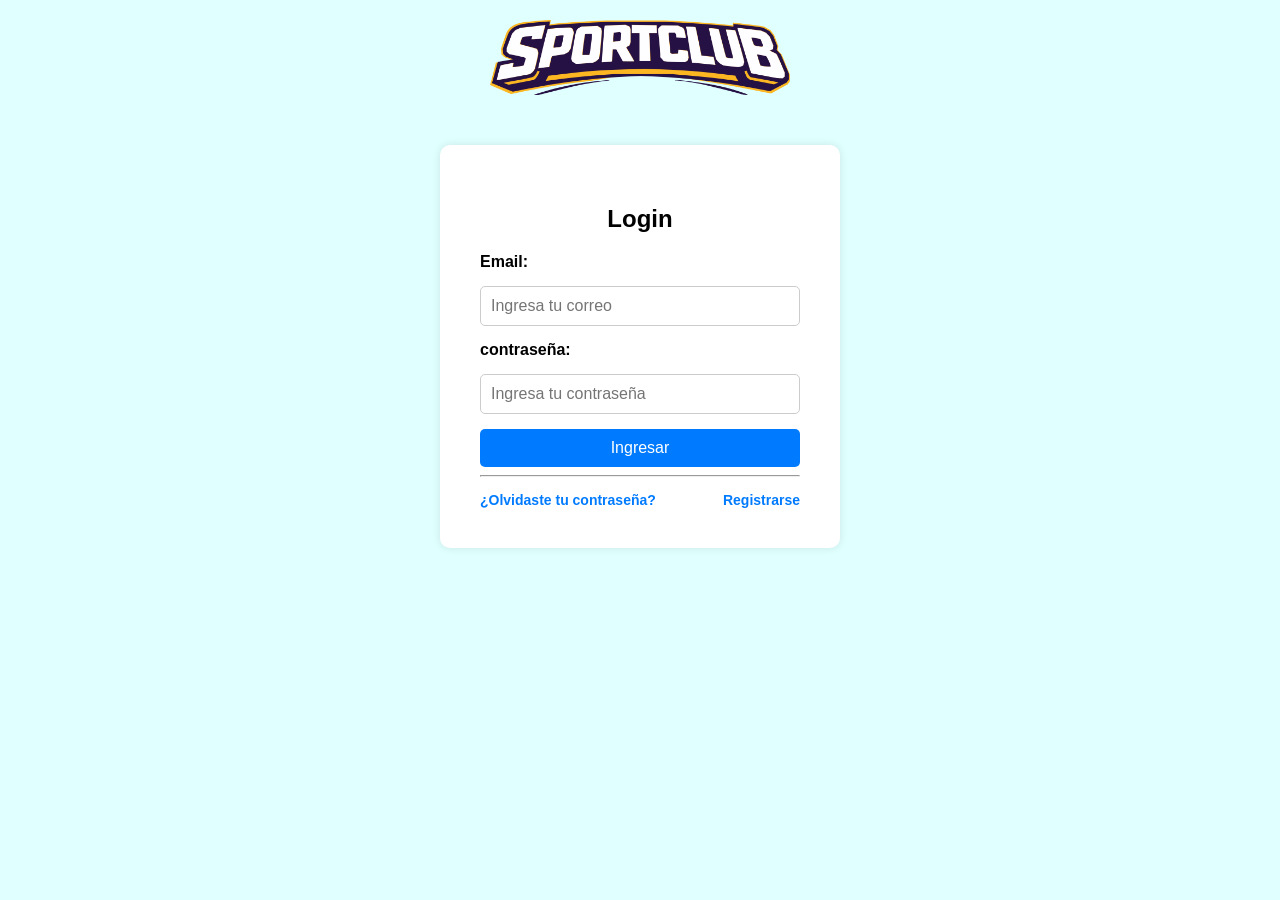
==== index.html @ 6e1949fe "Add root index.html redirect to proyecto-login/login.html for GitHub Pages." ====
<!doctype html><html><head><meta charset="utf-8"><meta http-equiv="refresh" content="0; url=proyecto-login/login.html"><title>Redirecting...</title></head><body><p>Redirecting to <a href="proyecto-login/login.html">proyecto-login/login.html</a></p></body></html>
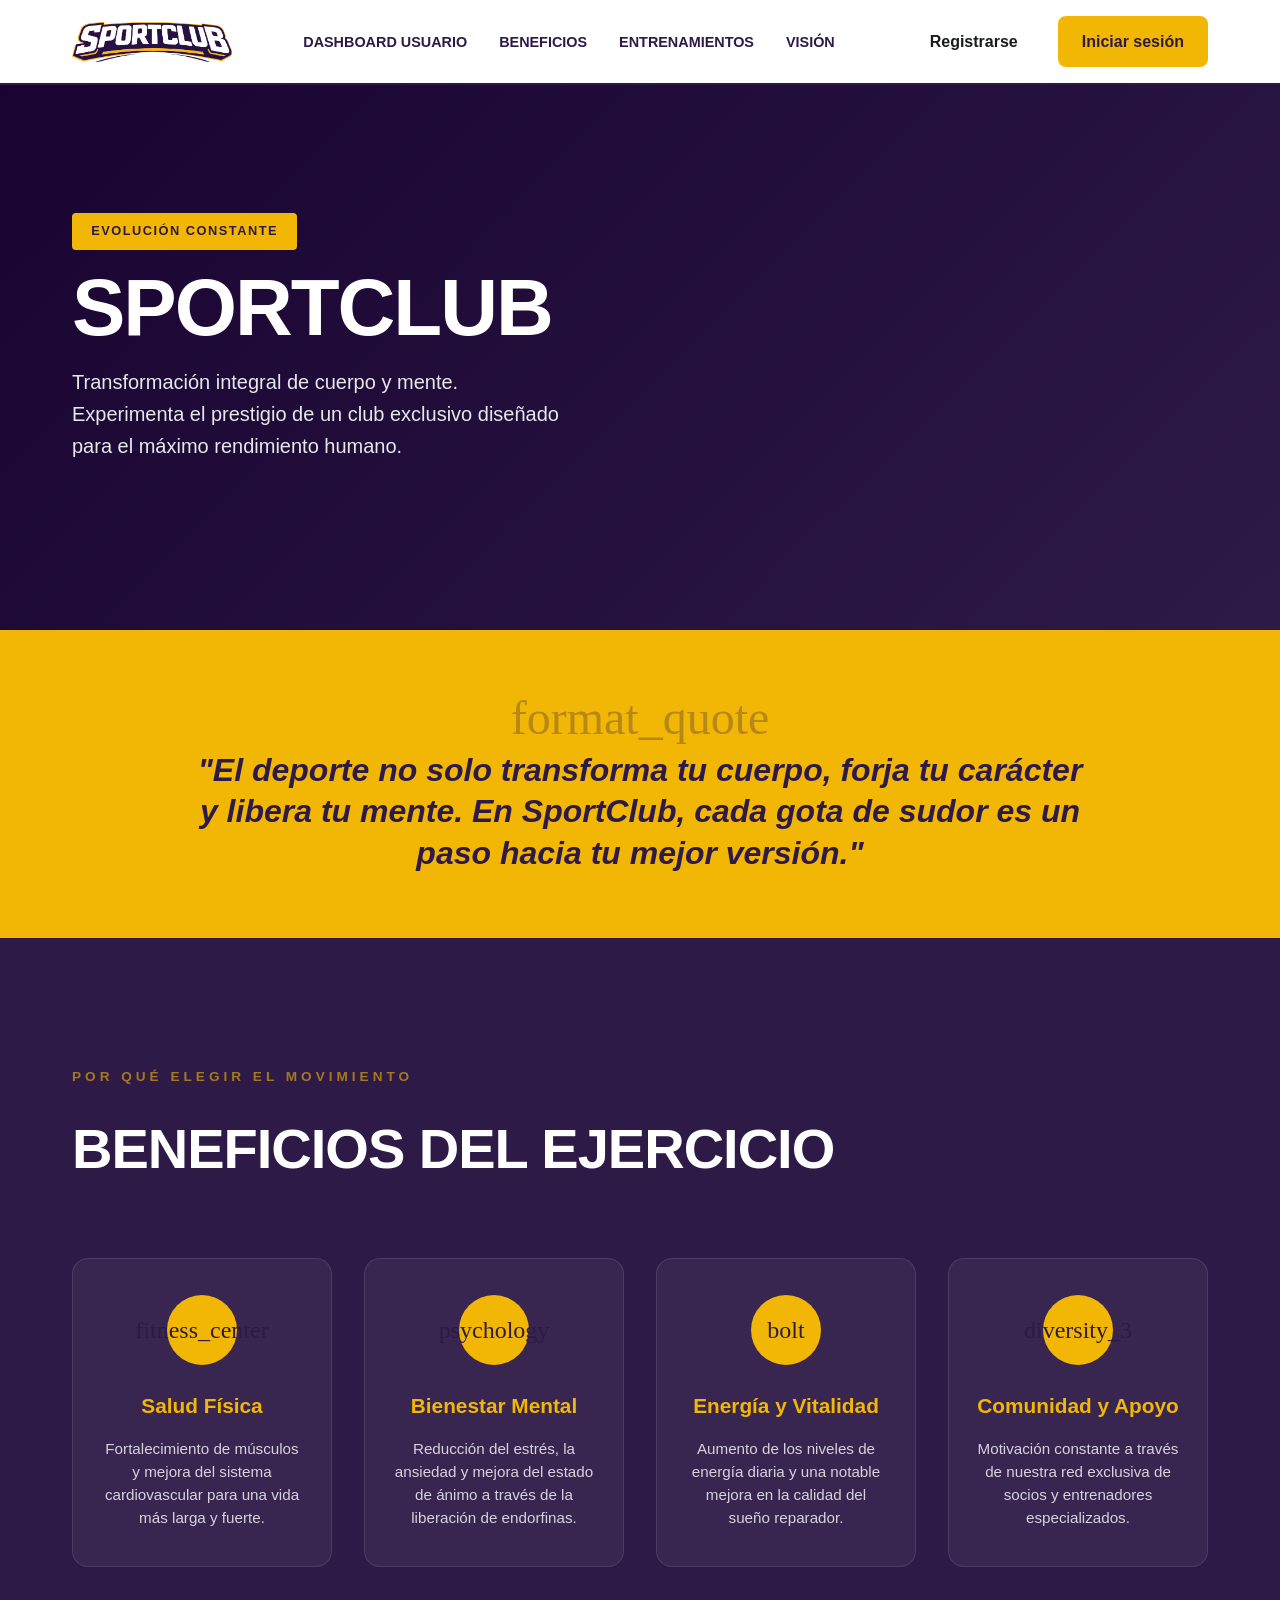
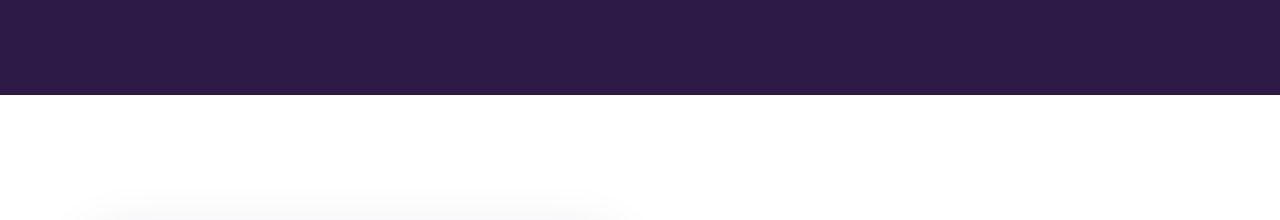
==== commit 26d5fc36: "Add styles for dashboard coach and user interfaces - Created style-dashboard-coach.css with comprehe" ====
--- a/index.html
+++ b/index.html
@@ -1 +1,14 @@
-<!doctype html><html><head><meta charset="utf-8"><meta http-equiv="refresh" content="0; url=proyecto-login/login.html"><title>Redirecting...</title></head><body><p>Redirecting to <a href="proyecto-login/login.html">proyecto-login/login.html</a></p></body></html>+<!doctype html>
+<html>
+  <head>
+    <meta charset="utf-8" />
+    <meta http-equiv="refresh" content="0; url=proyecto-login/landing.html" />
+    <title>Redirecting...</title>
+  </head>
+  <body>
+    <p>
+      Redirecting to
+      <a href="proyecto-login/landing.html">proyecto-login/landing.html</a>
+    </p>
+  </body>
+</html>
